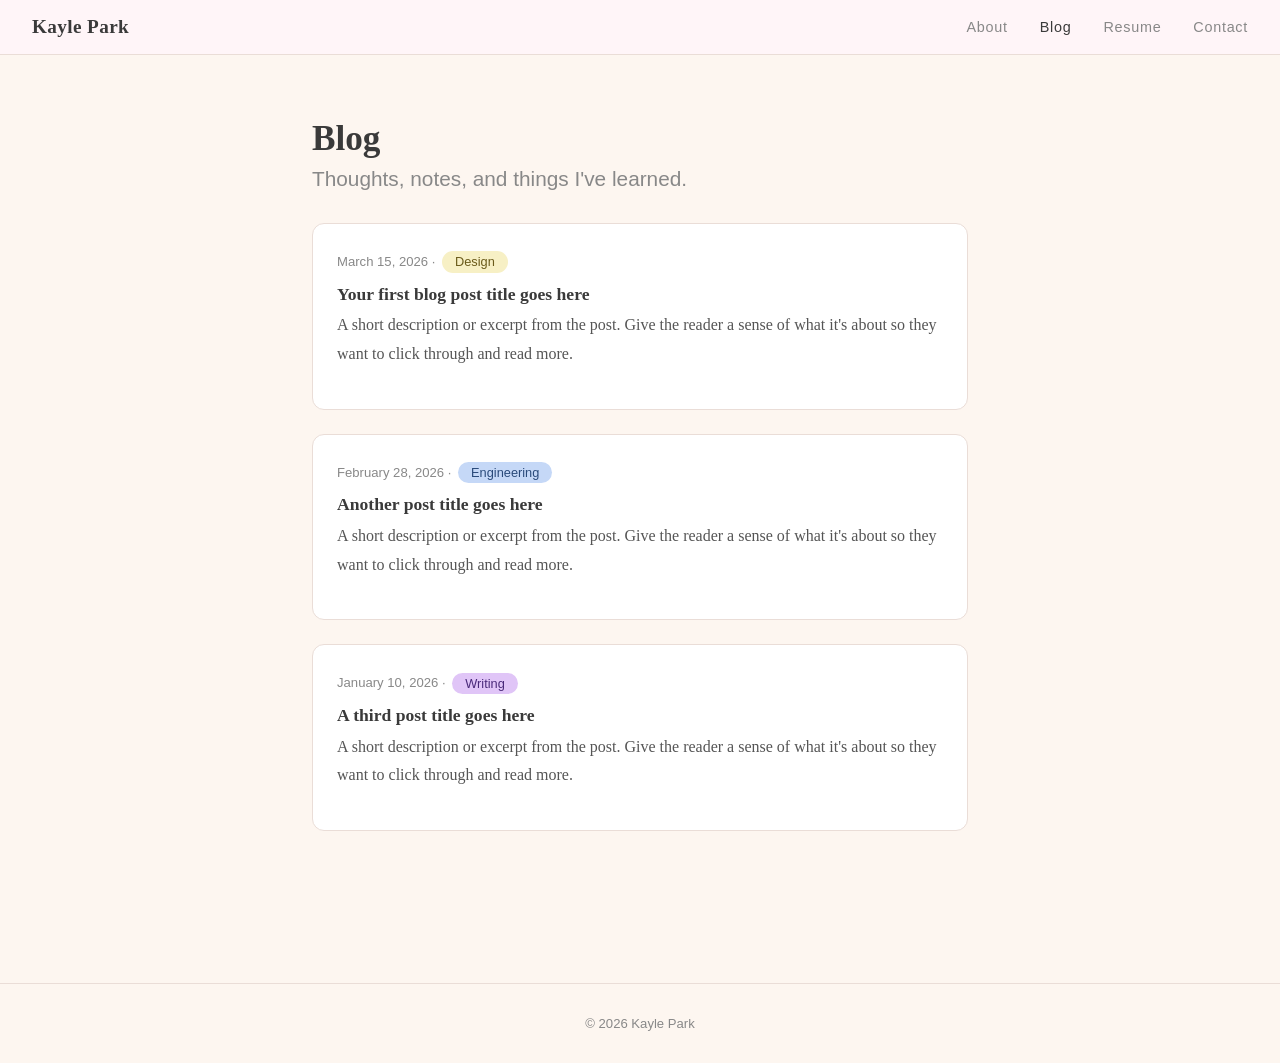
==== blog.html @ d0ba0363 "initial commit" ====
<!DOCTYPE html>
<html lang="en">
<head>
  <meta charset="UTF-8" />
  <meta name="viewport" content="width=device-width, initial-scale=1.0" />
  <title>Blog &middot; Kayle Park</title>
  <link rel="stylesheet" href="style.css" />
</head>
<body>

  <nav>
    <a class="logo" href="index.html">Kayle Park</a>
    <ul>
      <li><a href="index.html">About</a></li>
      <li><a href="blog.html" class="active">Blog</a></li>
      <li><a href="resume.html">Resume</a></li>
      <li><a href="contact.html">Contact</a></li>
    </ul>
  </nav>

  <main>
    <h1>Blog</h1>
    <h2>Thoughts, notes, and things I've learned.</h2>

    <div class="card">
      <div class="meta">March 15, 2026 &middot; <span class="chip chip-yellow">Design</span></div>
      <a href="post.html">
        <h3>Your first blog post title goes here</h3>
      </a>
      <p>A short description or excerpt from the post. Give the reader a sense of what it's about so they want to click through and read more.</p>
    </div>

    <div class="card">
      <div class="meta">February 28, 2026 &middot; <span class="chip chip-blue">Engineering</span></div>
      <a href="post.html">
        <h3>Another post title goes here</h3>
      </a>
      <p>A short description or excerpt from the post. Give the reader a sense of what it's about so they want to click through and read more.</p>
    </div>

    <div class="card">
      <div class="meta">January 10, 2026 &middot; <span class="chip chip-purple">Writing</span></div>
      <a href="post.html">
        <h3>A third post title goes here</h3>
      </a>
      <p>A short description or excerpt from the post. Give the reader a sense of what it's about so they want to click through and read more.</p>
    </div>
  </main>

  <footer>&copy; 2026 Kayle Park</footer>

</body>
</html>
---- style.css ----
* {
  margin: 0;
  padding: 0;
  box-sizing: border-box;
}

:root {
  --bg: #fdf6f0;
  --surface: #ffffff;
  --accent: #f7c5d5;
  --accent2: #c5d8f7;
  --accent3: #c5f7d8;
  --accent4: #f7f0c5;
  --accent5: #e0c5f7;
  --text: #3a3a3a;
  --muted: #888;
  --border: #eaddd7;
  --nav-bg: #fff5f8;
}

body {
  font-family: 'Georgia', serif;
  background: var(--bg);
  color: var(--text);
  min-height: 100vh;
}

/* Nav */
nav {
  background: var(--nav-bg);
  border-bottom: 1px solid var(--border);
  padding: 1rem 2rem;
  display: flex;
  align-items: center;
  justify-content: space-between;
  position: sticky;
  top: 0;
  z-index: 10;
}

nav .logo {
  font-size: 1.2rem;
  font-weight: bold;
  color: var(--text);
  text-decoration: none;
  letter-spacing: 0.02em;
}

nav ul {
  list-style: none;
  display: flex;
  gap: 2rem;
}

nav ul a {
  text-decoration: none;
  color: var(--muted);
  font-family: 'Helvetica Neue', sans-serif;
  font-size: 0.9rem;
  letter-spacing: 0.05em;
  transition: color 0.2s;
}

nav ul a:hover,
nav ul a.active {
  color: var(--text);
}

/* Main content */
main {
  max-width: 720px;
  margin: 0 auto;
  padding: 4rem 2rem;
}

h1 {
  font-size: 2.2rem;
  margin-bottom: 0.5rem;
  color: var(--text);
}

h2 {
  font-size: 1.3rem;
  font-family: 'Helvetica Neue', sans-serif;
  font-weight: 400;
  color: var(--muted);
  margin-bottom: 2rem;
}

h3 {
  font-size: 1.1rem;
  margin-bottom: 0.4rem;
}

p {
  line-height: 1.8;
  margin-bottom: 1rem;
  color: #555;
}

/* Chip / tag */
.chip {
  display: inline-block;
  padding: 0.2rem 0.8rem;
  border-radius: 99px;
  font-size: 0.8rem;
  font-family: 'Helvetica Neue', sans-serif;
  margin: 0.2rem;
}

.chip-pink   { background: var(--accent);  color: #7a3a4a; }
.chip-blue   { background: var(--accent2); color: #2a4a7a; }
.chip-green  { background: var(--accent3); color: #2a6a4a; }
.chip-yellow { background: var(--accent4); color: #6a5a1a; }
.chip-purple { background: var(--accent5); color: #4a2a7a; }

/* Card */
.card {
  background: var(--surface);
  border: 1px solid var(--border);
  border-radius: 12px;
  padding: 1.5rem;
  margin-bottom: 1.5rem;
}

.card .meta {
  font-size: 0.82rem;
  color: var(--muted);
  font-family: 'Helvetica Neue', sans-serif;
  margin-bottom: 0.5rem;
}

.card a {
  color: inherit;
  text-decoration: none;
}

.card a:hover h3 {
  text-decoration: underline;
}

/* Divider */
.divider {
  border: none;
  border-top: 1px solid var(--border);
  margin: 2.5rem 0;
}

/* Resume sections */
.resume-section {
  margin-bottom: 2.5rem;
}

.resume-section h2 {
  font-size: 0.8rem;
  text-transform: uppercase;
  letter-spacing: 0.12em;
  color: var(--muted);
  font-family: 'Helvetica Neue', sans-serif;
  font-weight: 600;
  margin-bottom: 1rem;
  border-bottom: 1px solid var(--border);
  padding-bottom: 0.4rem;
}

.resume-item {
  margin-bottom: 1.4rem;
}

.resume-item .role {
  font-weight: bold;
  font-size: 1rem;
}

.resume-item .place {
  color: var(--muted);
  font-size: 0.9rem;
  font-family: 'Helvetica Neue', sans-serif;
}

.resume-item .dates {
  font-size: 0.82rem;
  color: var(--muted);
  font-family: 'Helvetica Neue', sans-serif;
  margin-bottom: 0.4rem;
}

.resume-item ul {
  padding-left: 1.2rem;
  color: #555;
  line-height: 1.7;
  font-size: 0.95rem;
}

/* Contact form */
form {
  display: flex;
  flex-direction: column;
  gap: 1rem;
}

form label {
  font-size: 0.85rem;
  font-family: 'Helvetica Neue', sans-serif;
  color: var(--muted);
  margin-bottom: 0.2rem;
  display: block;
}

form input,
form textarea {
  width: 100%;
  padding: 0.7rem 1rem;
  border: 1px solid var(--border);
  border-radius: 8px;
  background: var(--surface);
  font-size: 0.95rem;
  font-family: 'Georgia', serif;
  color: var(--text);
  transition: border-color 0.2s;
}

form input:focus,
form textarea:focus {
  outline: none;
  border-color: #f7a8c4;
}

form textarea {
  resize: vertical;
  min-height: 130px;
}

form button {
  align-self: flex-start;
  background: var(--accent);
  color: #7a3a4a;
  border: none;
  border-radius: 8px;
  padding: 0.7rem 1.6rem;
  font-size: 0.9rem;
  font-family: 'Helvetica Neue', sans-serif;
  cursor: pointer;
  transition: opacity 0.2s;
}

form button:hover {
  opacity: 0.8;
}

/* Social links */
.social-links {
  display: flex;
  gap: 1rem;
  margin-top: 2rem;
  flex-wrap: wrap;
}

.social-links a {
  display: inline-block;
  padding: 0.5rem 1.2rem;
  border-radius: 8px;
  font-family: 'Helvetica Neue', sans-serif;
  font-size: 0.85rem;
  text-decoration: none;
  border: 1px solid var(--border);
  color: var(--text);
  background: var(--surface);
  transition: background 0.2s;
}

.social-links a:hover {
  background: var(--accent);
}

/* Hero avatar placeholder */
.hero {
  display: flex;
  align-items: center;
  gap: 2rem;
  margin-bottom: 2.5rem;
}

.avatar {
  width: 90px;
  height: 90px;
  border-radius: 50%;
  background: linear-gradient(135deg, var(--accent), var(--accent2));
  flex-shrink: 0;
}

footer {
  text-align: center;
  padding: 2rem;
  color: var(--muted);
  font-size: 0.82rem;
  font-family: 'Helvetica Neue', sans-serif;
  border-top: 1px solid var(--border);
  margin-top: 4rem;
}
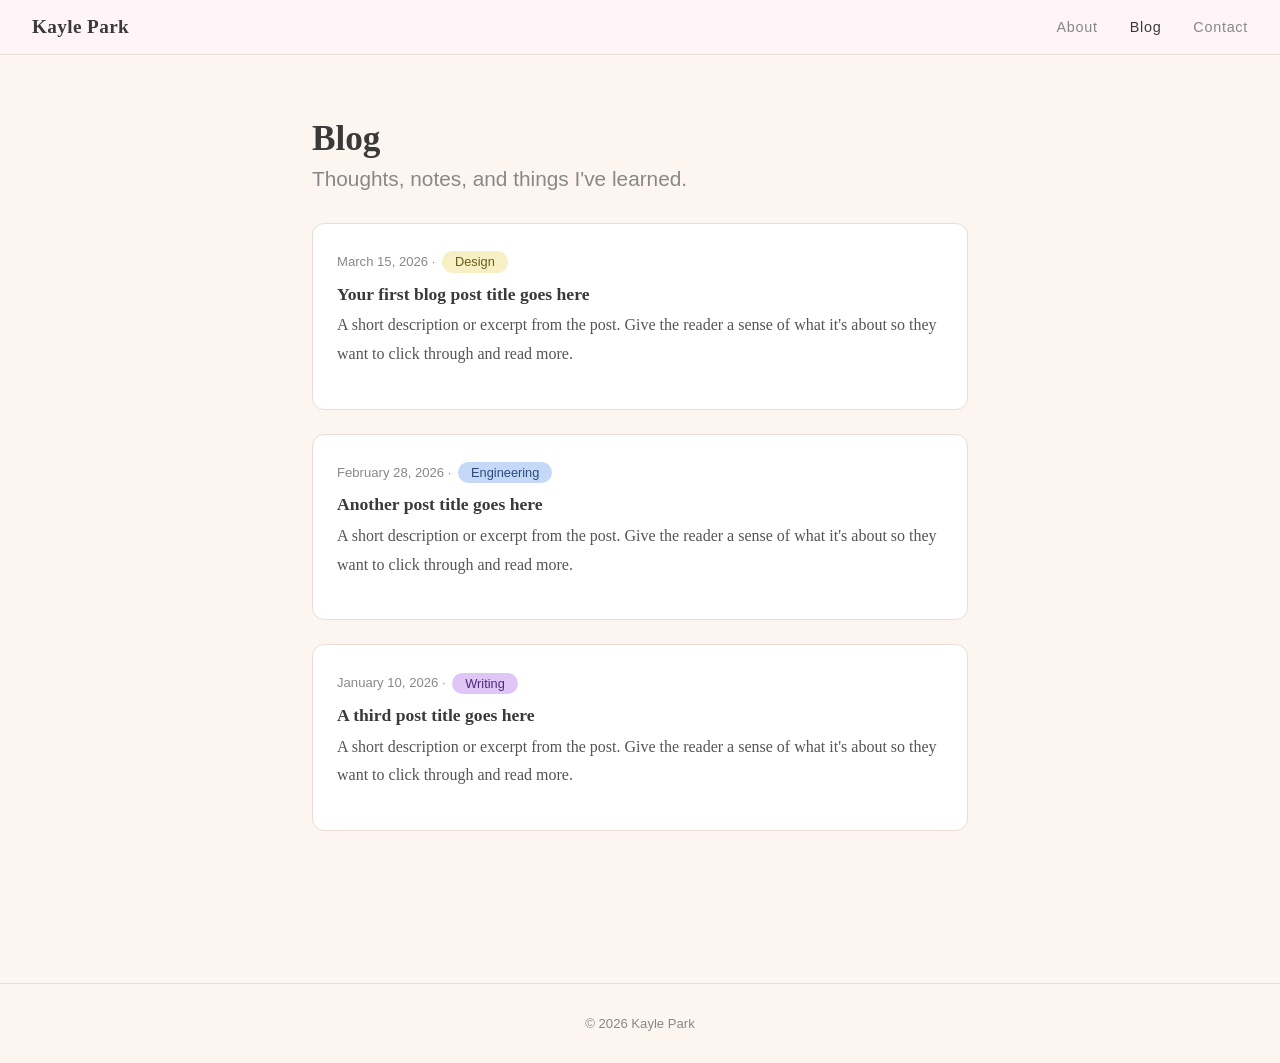
==== commit f6ebe3c6: "remove resume page" ====
--- a/blog.html
+++ b/blog.html
@@ -13,7 +13,6 @@
     <ul>
       <li><a href="index.html">About</a></li>
       <li><a href="blog.html" class="active">Blog</a></li>
-      <li><a href="resume.html">Resume</a></li>
       <li><a href="contact.html">Contact</a></li>
     </ul>
   </nav>
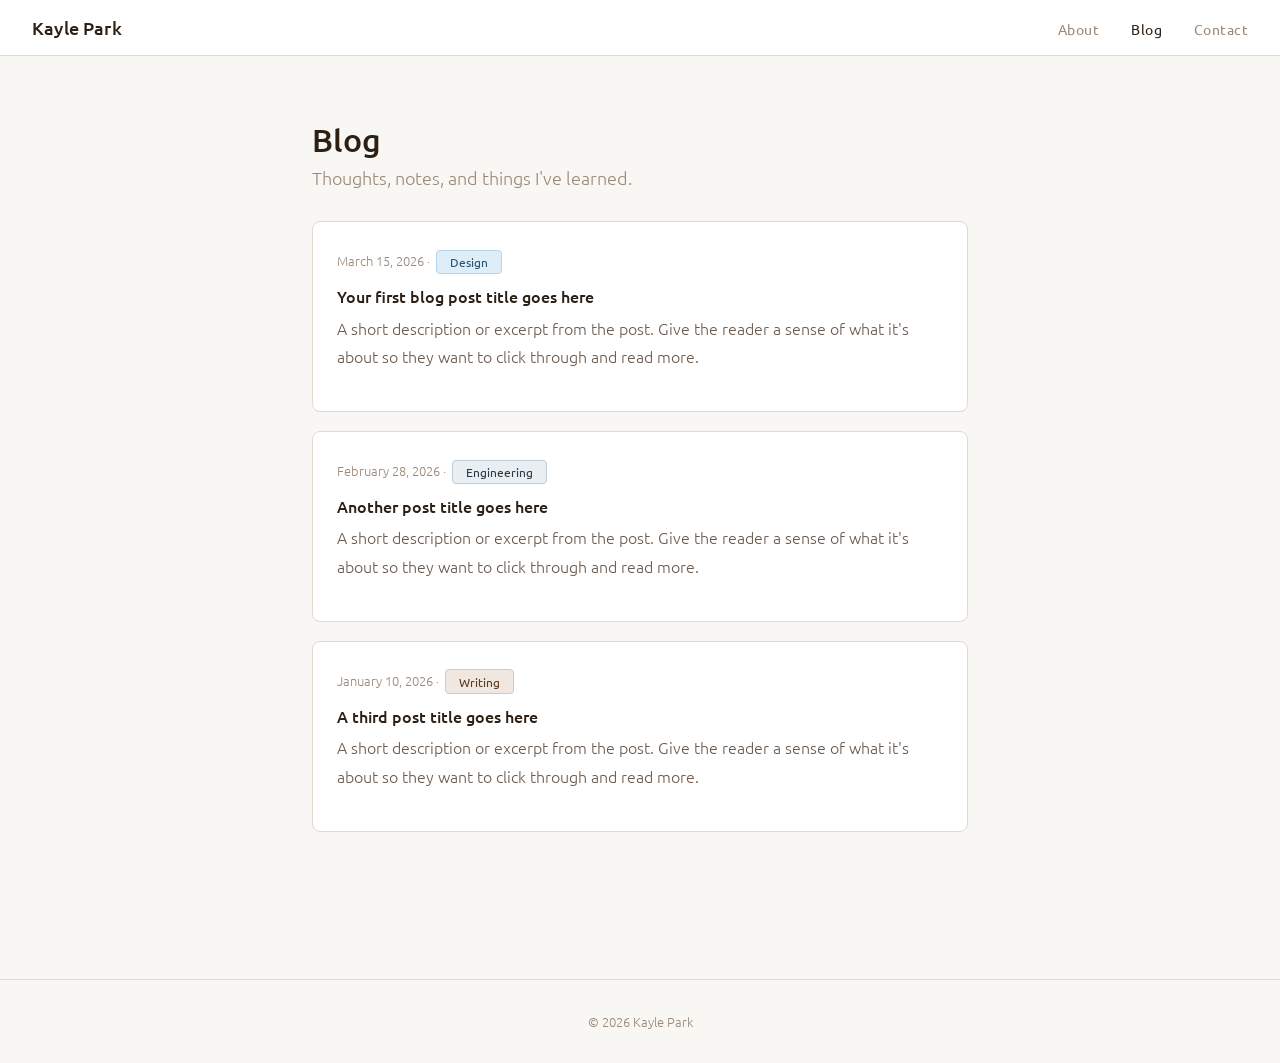
==== commit f5c14d16: "redesign: ubuntu font, clean white/cream/brown/blue color scheme" ====
--- a/blog.html
+++ b/blog.html
@@ -22,7 +22,7 @@
     <h2>Thoughts, notes, and things I've learned.</h2>
 
     <div class="card">
-      <div class="meta">March 15, 2026 &middot; <span class="chip chip-yellow">Design</span></div>
+      <div class="meta">March 15, 2026 &middot; <span class="chip chip-blue">Design</span></div>
       <a href="post.html">
         <h3>Your first blog post title goes here</h3>
       </a>
@@ -30,7 +30,7 @@
     </div>
 
     <div class="card">
-      <div class="meta">February 28, 2026 &middot; <span class="chip chip-blue">Engineering</span></div>
+      <div class="meta">February 28, 2026 &middot; <span class="chip chip-slate">Engineering</span></div>
       <a href="post.html">
         <h3>Another post title goes here</h3>
       </a>
@@ -38,7 +38,7 @@
     </div>
 
     <div class="card">
-      <div class="meta">January 10, 2026 &middot; <span class="chip chip-purple">Writing</span></div>
+      <div class="meta">January 10, 2026 &middot; <span class="chip chip-brown">Writing</span></div>
       <a href="post.html">
         <h3>A third post title goes here</h3>
       </a>
--- a/style.css
+++ b/style.css
@@ -1,3 +1,5 @@
+@import url('https://fonts.googleapis.com/css2?family=Ubuntu:wght@300;400;500;700&display=swap');
+
 * {
   margin: 0;
   padding: 0;
@@ -5,21 +7,17 @@
 }
 
 :root {
-  --bg: #fdf6f0;
+  --bg: #f9f7f4;
   --surface: #ffffff;
-  --accent: #f7c5d5;
-  --accent2: #c5d8f7;
-  --accent3: #c5f7d8;
-  --accent4: #f7f0c5;
-  --accent5: #e0c5f7;
-  --text: #3a3a3a;
-  --muted: #888;
-  --border: #eaddd7;
-  --nav-bg: #fff5f8;
+  --accent: #b8d4e8;
+  --text: #2c1f14;
+  --muted: #9a8878;
+  --border: #e2d9cf;
+  --nav-bg: #ffffff;
 }
 
 body {
-  font-family: 'Georgia', serif;
+  font-family: 'Ubuntu', sans-serif;
   background: var(--bg);
   color: var(--text);
   min-height: 100vh;
@@ -39,11 +37,11 @@
 }
 
 nav .logo {
-  font-size: 1.2rem;
-  font-weight: bold;
-  color: var(--text);
-  text-decoration: none;
-  letter-spacing: 0.02em;
+  font-size: 1.1rem;
+  font-weight: 500;
+  color: var(--text);
+  text-decoration: none;
+  letter-spacing: 0.01em;
 }
 
 nav ul {
@@ -55,9 +53,9 @@
 nav ul a {
   text-decoration: none;
   color: var(--muted);
-  font-family: 'Helvetica Neue', sans-serif;
   font-size: 0.9rem;
-  letter-spacing: 0.05em;
+  font-weight: 400;
+  letter-spacing: 0.03em;
   transition: color 0.2s;
 }
 
@@ -74,59 +72,67 @@
 }
 
 h1 {
-  font-size: 2.2rem;
-  margin-bottom: 0.5rem;
+  font-size: 2rem;
+  font-weight: 500;
+  margin-bottom: 0.4rem;
   color: var(--text);
 }
 
 h2 {
-  font-size: 1.3rem;
-  font-family: 'Helvetica Neue', sans-serif;
-  font-weight: 400;
+  font-size: 1.1rem;
+  font-weight: 300;
   color: var(--muted);
   margin-bottom: 2rem;
 }
 
 h3 {
-  font-size: 1.1rem;
+  font-size: 1rem;
+  font-weight: 500;
   margin-bottom: 0.4rem;
 }
 
 p {
   line-height: 1.8;
   margin-bottom: 1rem;
-  color: #555;
+  color: #6b5a4e;
+  font-weight: 300;
 }
 
 /* Chip / tag */
 .chip {
   display: inline-block;
   padding: 0.2rem 0.8rem;
-  border-radius: 99px;
-  font-size: 0.8rem;
-  font-family: 'Helvetica Neue', sans-serif;
+  border-radius: 4px;
+  font-size: 0.78rem;
+  font-weight: 400;
   margin: 0.2rem;
-}
-
-.chip-pink   { background: var(--accent);  color: #7a3a4a; }
-.chip-blue   { background: var(--accent2); color: #2a4a7a; }
-.chip-green  { background: var(--accent3); color: #2a6a4a; }
-.chip-yellow { background: var(--accent4); color: #6a5a1a; }
-.chip-purple { background: var(--accent5); color: #4a2a7a; }
+  border: 1px solid var(--border);
+}
+
+.chip-blue   { background: #ddeef8; color: #2a5070; border-color: #b8d4e8; }
+.chip-brown  { background: #f0e8e0; color: #5a3a20; border-color: #d9c8b8; }
+.chip-cream  { background: #f7f2eb; color: #6a5030; border-color: #ddd0be; }
+.chip-slate  { background: #e8eef2; color: #2a3a48; border-color: #c0cdd8; }
+.chip-warm   { background: #f5ede4; color: #7a4a28; border-color: #dfc8b0; }
 
 /* Card */
 .card {
   background: var(--surface);
   border: 1px solid var(--border);
-  border-radius: 12px;
+  border-radius: 8px;
   padding: 1.5rem;
-  margin-bottom: 1.5rem;
+  margin-bottom: 1.2rem;
+  transition: border-color 0.2s;
+}
+
+.card:hover {
+  border-color: #c8b8a8;
 }
 
 .card .meta {
-  font-size: 0.82rem;
-  color: var(--muted);
-  font-family: 'Helvetica Neue', sans-serif;
+  font-size: 0.8rem;
+  color: var(--muted);
+  font-weight: 300;
   margin-bottom: 0.5rem;
 }
 
@@ -136,7 +142,7 @@
 }
 
 .card a:hover h3 {
-  text-decoration: underline;
+  color: #4a8ab0;
 }
 
 /* Divider */
@@ -146,52 +152,6 @@
   margin: 2.5rem 0;
 }
 
-/* Resume sections */
-.resume-section {
-  margin-bottom: 2.5rem;
-}
-
-.resume-section h2 {
-  font-size: 0.8rem;
-  text-transform: uppercase;
-  letter-spacing: 0.12em;
-  color: var(--muted);
-  font-family: 'Helvetica Neue', sans-serif;
-  font-weight: 600;
-  margin-bottom: 1rem;
-  border-bottom: 1px solid var(--border);
-  padding-bottom: 0.4rem;
-}
-
-.resume-item {
-  margin-bottom: 1.4rem;
-}
-
-.resume-item .role {
-  font-weight: bold;
-  font-size: 1rem;
-}
-
-.resume-item .place {
-  color: var(--muted);
-  font-size: 0.9rem;
-  font-family: 'Helvetica Neue', sans-serif;
-}
-
-.resume-item .dates {
-  font-size: 0.82rem;
-  color: var(--muted);
-  font-family: 'Helvetica Neue', sans-serif;
-  margin-bottom: 0.4rem;
-}
-
-.resume-item ul {
-  padding-left: 1.2rem;
-  color: #555;
-  line-height: 1.7;
-  font-size: 0.95rem;
-}
-
 /* Contact form */
 form {
   display: flex;
@@ -200,8 +160,8 @@
 }
 
 form label {
-  font-size: 0.85rem;
-  font-family: 'Helvetica Neue', sans-serif;
+  font-size: 0.82rem;
+  font-weight: 400;
   color: var(--muted);
   margin-bottom: 0.2rem;
   display: block;
@@ -212,10 +172,11 @@
   width: 100%;
   padding: 0.7rem 1rem;
   border: 1px solid var(--border);
-  border-radius: 8px;
+  border-radius: 6px;
   background: var(--surface);
   font-size: 0.95rem;
-  font-family: 'Georgia', serif;
+  font-family: 'Ubuntu', sans-serif;
+  font-weight: 300;
   color: var(--text);
   transition: border-color 0.2s;
 }
@@ -223,7 +184,7 @@
 form input:focus,
 form textarea:focus {
   outline: none;
-  border-color: #f7a8c4;
+  border-color: var(--accent);
 }
 
 form textarea {
@@ -234,24 +195,25 @@
 form button {
   align-self: flex-start;
   background: var(--accent);
-  color: #7a3a4a;
+  color: #1a3a50;
   border: none;
-  border-radius: 8px;
-  padding: 0.7rem 1.6rem;
+  border-radius: 6px;
+  padding: 0.65rem 1.6rem;
   font-size: 0.9rem;
-  font-family: 'Helvetica Neue', sans-serif;
+  font-family: 'Ubuntu', sans-serif;
+  font-weight: 500;
   cursor: pointer;
   transition: opacity 0.2s;
 }
 
 form button:hover {
-  opacity: 0.8;
+  opacity: 0.85;
 }
 
 /* Social links */
 .social-links {
   display: flex;
-  gap: 1rem;
+  gap: 0.8rem;
   margin-top: 2rem;
   flex-wrap: wrap;
 }
@@ -259,18 +221,19 @@
 .social-links a {
   display: inline-block;
   padding: 0.5rem 1.2rem;
-  border-radius: 8px;
-  font-family: 'Helvetica Neue', sans-serif;
+  border-radius: 6px;
   font-size: 0.85rem;
+  font-weight: 400;
   text-decoration: none;
   border: 1px solid var(--border);
   color: var(--text);
   background: var(--surface);
-  transition: background 0.2s;
+  transition: border-color 0.2s, background 0.2s;
 }
 
 .social-links a:hover {
-  background: var(--accent);
+  background: #ddeef8;
+  border-color: var(--accent);
 }
 
 /* Hero avatar placeholder */
@@ -282,10 +245,10 @@
 }
 
 .avatar {
-  width: 90px;
-  height: 90px;
+  width: 86px;
+  height: 86px;
   border-radius: 50%;
-  background: linear-gradient(135deg, var(--accent), var(--accent2));
+  background: linear-gradient(135deg, #ddeef8, #e8ddd0);
   flex-shrink: 0;
 }
 
@@ -293,8 +256,8 @@
   text-align: center;
   padding: 2rem;
   color: var(--muted);
-  font-size: 0.82rem;
-  font-family: 'Helvetica Neue', sans-serif;
+  font-size: 0.8rem;
+  font-weight: 300;
   border-top: 1px solid var(--border);
   margin-top: 4rem;
 }
